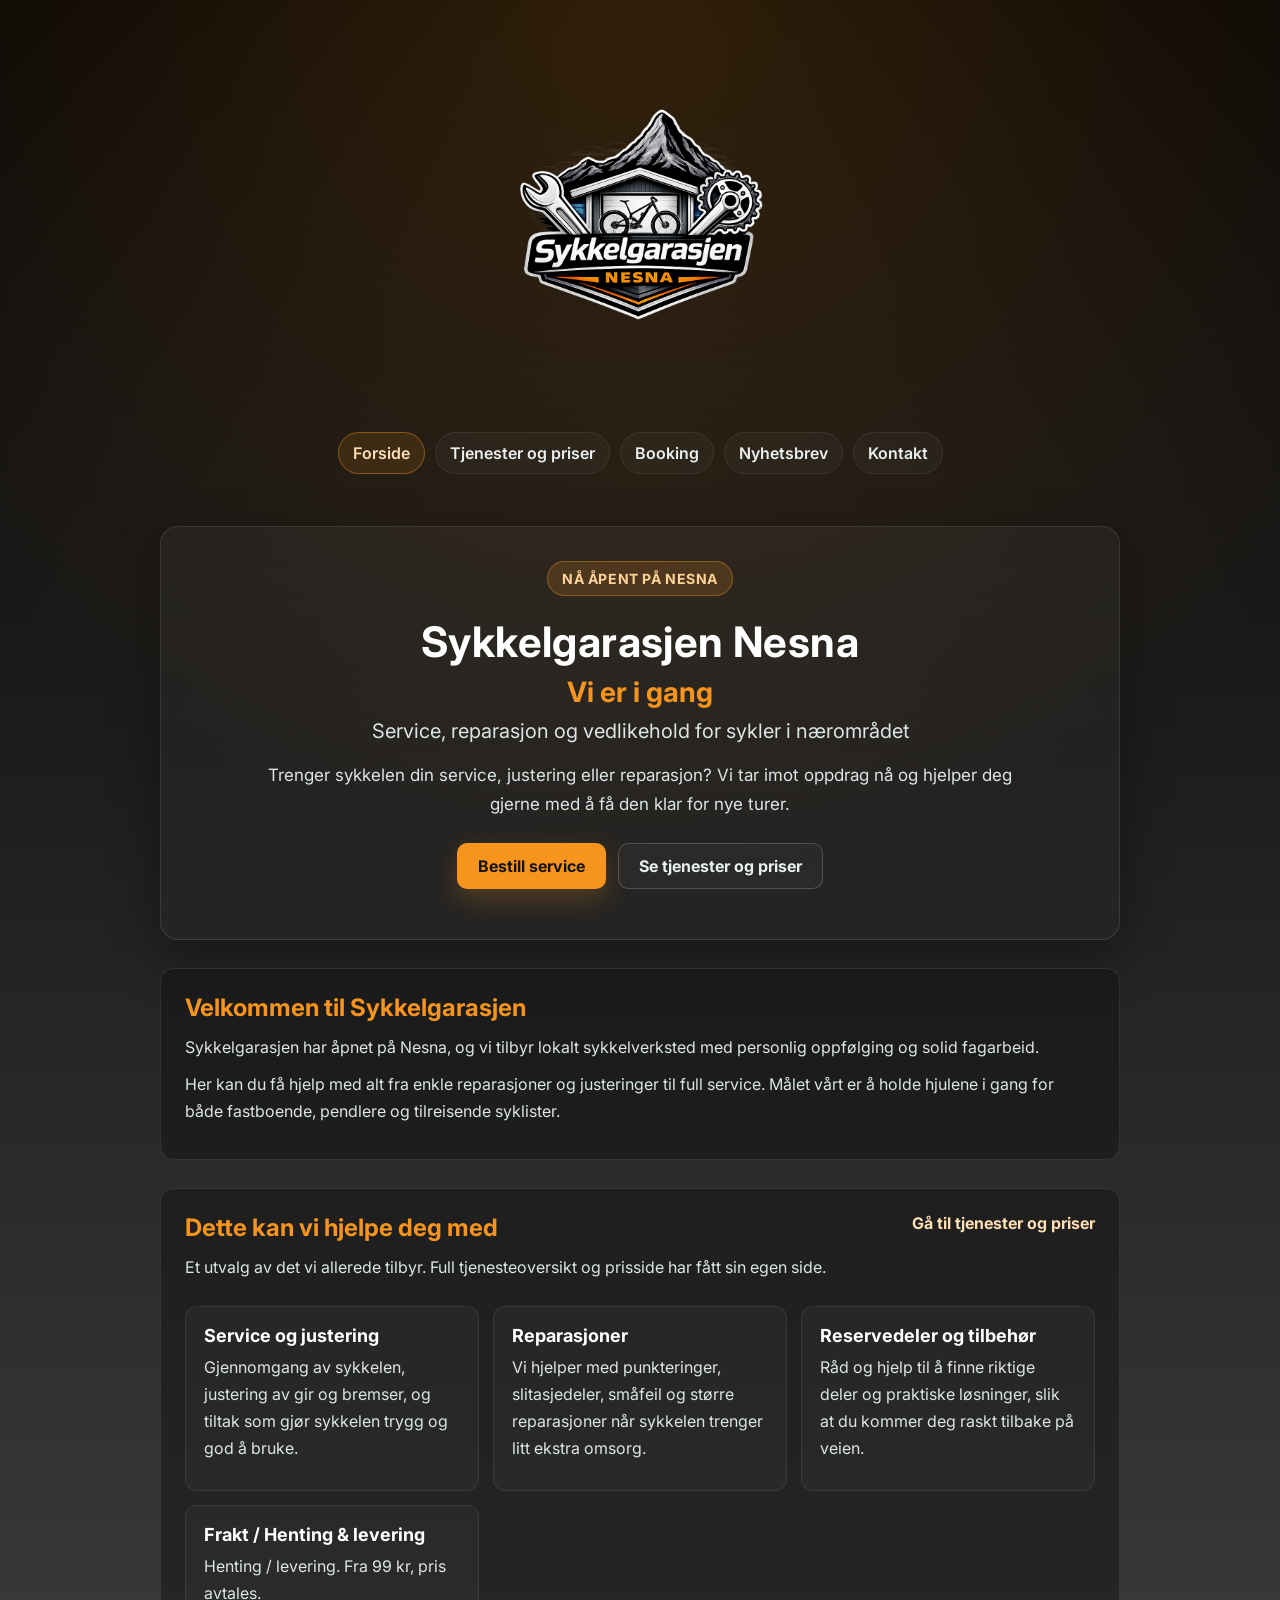
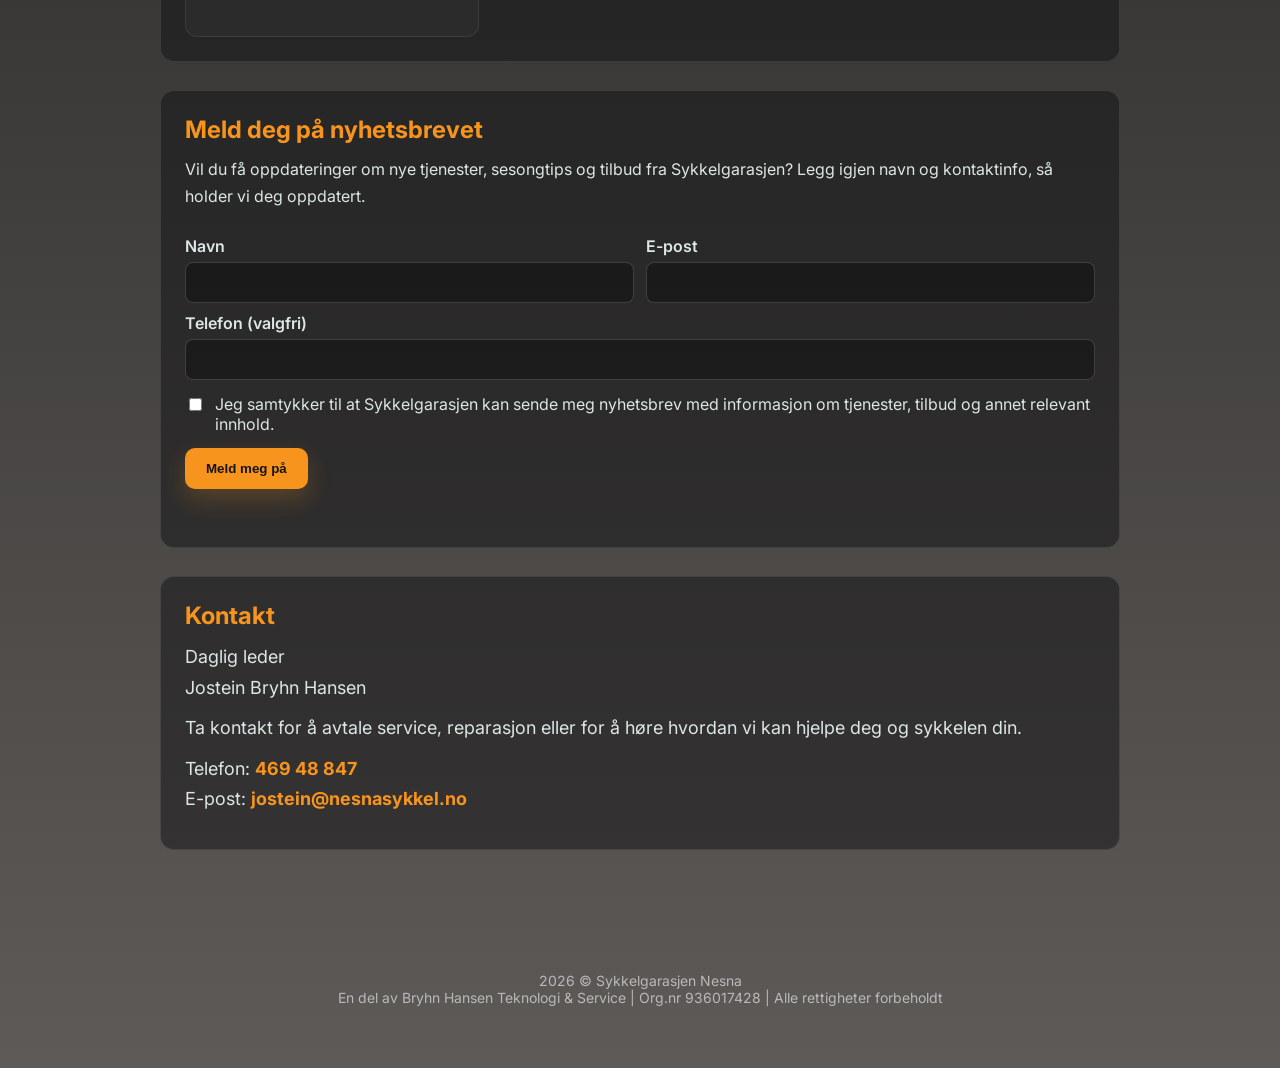
==== v2/index.html @ f4107e11 "Initial project structure for v2" ====
<!DOCTYPE html>
<html lang="no">
<head>
<meta charset="UTF-8">
<meta name="viewport" content="width=device-width, initial-scale=1.0">
<meta name="description" content="Sykkelgarasjen Nesna er åpent. Vi tilbyr service, vedlikehold og reparasjon av sykler på Nesna.">
<meta name="theme-color" content="#0b0b0b">
<meta name="robots" content="index, follow">
<meta property="og:title" content="Sykkelgarasjen Nesna | Nå åpent">
<meta property="og:description" content="Lokalt sykkelverksted på Nesna. Profesjonell service, reparasjon og vedlikehold av sykler. Vi er nå i gang.">
<meta property="og:type" content="business.business">
<meta property="og:url" content="https://nesnasykkel.no">
<meta property="og:locale" content="no_NO">
<link rel="canonical" href="https://nesnasykkel.no">
<title>Sykkelgarasjen Nesna | Nå åpent</title>

<link href="https://fonts.googleapis.com/css2?family=Inter:wght@300;400;600;700&display=swap" rel="stylesheet">
<link rel="stylesheet" href="styles.css">
<link rel="icon" href="images/favicon.png" type="image/png">
<script type="application/ld+json">
{
  "@context": "https://schema.org",
  "@type": "LocalBusiness",
  "name": "Sykkelgarasjen Nesna",
  "description": "Lokalt sykkelverksted som tilbyr profesjonell service, reparasjon og vedlikehold av sykler.",
  "url": "https://nesnasykkel.no",
  "telephone": "+4746948847",
  "email": "post@nesnasykkel.no",
  "address": {
    "@type": "PostalAddress",
    "addressLocality": "Nesna",
    "addressRegion": "Nordland",
    "postalCode": "8700",
    "addressCountry": "NO"
  },
  "sameAs": [],
  "priceRange": "$$"
}
</script>
</head>
<body class="home-page">

<header class="site-header">
    <div class="container header-inner">
        <a href="index.html" class="brand-mark" aria-label="Sykkelgarasjen Nesna">
            <img src="images/logo_new.png" alt="Sykkelgarasjen Nesna logo" class="logo">
        </a>
        <nav class="site-nav" aria-label="Hovedmeny">
            <a href="index.html" class="nav-link is-current" aria-current="page">Forside</a>
            <a href="tjenester-priser.html" class="nav-link">Tjenester og priser</a>
            <a href="booking.html" class="nav-link">Booking</a>
            <a href="#updates" class="nav-link">Nyhetsbrev</a>
            <a href="#contact" class="nav-link">Kontakt</a>
        </nav>
    </div>
</header>

<main class="container">
    <section class="hero">
        <p class="status-pill">Nå åpent på Nesna</p>
        <h1>Sykkelgarasjen Nesna</h1>
        <h2>Vi er i gang</h2>
        <p class="tagline">Service, reparasjon og vedlikehold for sykler i nærområdet</p>
        <p class="hero-copy">
            Trenger sykkelen din service, justering eller reparasjon? Vi tar imot oppdrag nå og hjelper deg gjerne med å få den klar for nye turer.
        </p>
        <p class="cta-row">
            <a class="btn primary" href="booking.html">Bestill service</a>
            <a class="btn ghost" href="tjenester-priser.html">Se tjenester og priser</a>
        </p>
    </section>

    <section class="about section">
        <h3>Velkommen til Sykkelgarasjen</h3>
        <p>
            Sykkelgarasjen har åpnet på Nesna, og vi tilbyr lokalt sykkelverksted med personlig oppfølging og solid fagarbeid.
        </p>
        <p>
            Her kan du få hjelp med alt fra enkle reparasjoner og justeringer til full service. Målet vårt er å holde hjulene i gang for både fastboende, pendlere og tilreisende syklister.
        </p>
    </section>

    <section class="services section">
        <div class="section-header">
            <div>
                <h3>Dette kan vi hjelpe deg med</h3>
                <p class="section-intro">Et utvalg av det vi allerede tilbyr. Full tjenesteoversikt og prisside har fått sin egen side.</p>
            </div>
            <a class="text-link" href="tjenester-priser.html">Gå til tjenester og priser</a>
        </div>
        <div class="service-grid">
            <article class="service-card">
                <h4>Service og justering</h4>
                <p>Gjennomgang av sykkelen, justering av gir og bremser, og tiltak som gjør sykkelen trygg og god å bruke.</p>
            </article>
            <article class="service-card">
                <h4>Reparasjoner</h4>
                <p>Vi hjelper med punkteringer, slitasjedeler, småfeil og større reparasjoner når sykkelen trenger litt ekstra omsorg.</p>
            </article>
            <article class="service-card">
                <h4>Reservedeler og tilbehør</h4>
                <p>Råd og hjelp til å finne riktige deler og praktiske løsninger, slik at du kommer deg raskt tilbake på veien.</p>
            </article>
            <article class="service-card">
                <h4>Frakt / Henting &amp; levering</h4>
                <p>Henting / levering. Fra 99 kr, pris avtales.</p>
            </article>
        </div>
    </section>

    <section class="updates section" id="updates">
        <h3>Meld deg på nyhetsbrevet</h3>
        <p>
            Vil du få oppdateringer om nye tjenester, sesongtips og tilbud fra Sykkelgarasjen? Legg igjen navn og kontaktinfo, så holder vi deg oppdatert.
        </p>
        <form id="updates-form" class="updates-form" novalidate>
            <div class="form-row">
                <div class="form-field">
                    <label for="signup-name">Navn</label>
                    <input id="signup-name" name="name" type="text" autocomplete="name" required>
                </div>
                <div class="form-field">
                    <label for="signup-email">E-post</label>
                    <input id="signup-email" name="email" type="email" autocomplete="email" required>
                </div>
            </div>
            <div class="form-field">
                <label for="signup-phone">Telefon (valgfri)</label>
                <input id="signup-phone" name="phone" type="tel" autocomplete="tel">
            </div>
            <div class="hp-field" aria-hidden="true">
                <label for="hp-website">Website</label>
                <input id="hp-website" name="website" type="text" autocomplete="off" tabindex="-1">
            </div>
            <label class="form-consent">
                <input id="signup-consent" name="consent" type="checkbox" required>
                <span>Jeg samtykker til at Sykkelgarasjen kan sende meg nyhetsbrev med informasjon om tjenester, tilbud og annet relevant innhold.</span>
            </label>
            <button class="btn primary form-submit" type="submit">Meld meg på</button>
            <p id="updates-status" class="form-status" aria-live="polite"></p>
        </form>
    </section>

    <section class="contact section" id="contact">
        <h3>Kontakt</h3>
        <p>Daglig leder<br>Jostein Bryhn Hansen</p>
        <p>Ta kontakt for å avtale service, reparasjon eller for å høre hvordan vi kan hjelpe deg og sykkelen din.</p>
        <p>Telefon: <a href="tel:+4746948847">469 48 847</a><br>
        E-post: <a href="mailto:jostein@nesnasykkel.no">jostein@nesnasykkel.no</a></p>
    </section>
</main>

<footer class="site-footer">
    <div class="container">
         <p>2026 © Sykkelgarasjen Nesna<br>
            En del av Bryhn Hansen Teknologi & Service | Org.nr 936017428 | Alle rettigheter forbeholdt</p>
    </div>
</footer>

<script>
(() => {
  const originalForm = document.getElementById("updates-form");
  if (!originalForm) return;

  const form = originalForm.cloneNode(true);
  originalForm.replaceWith(form);

  const status = form.querySelector("#updates-status");
  const submitButton = form.querySelector("button[type='submit']");

  if (!status || !submitButton) return;

  const setStatus = (message, state) => {
    status.textContent = message;
    status.classList.remove("is-success", "is-error");
    if (state) status.classList.add(state);
  };

  const updateSubmitReadyState = () => {
    submitButton.classList.toggle("is-ready", form.checkValidity());
  };

  form.addEventListener("input", updateSubmitReadyState);
  form.addEventListener("change", updateSubmitReadyState);
  updateSubmitReadyState();

  form.addEventListener("submit", async (event) => {
    event.preventDefault();

    if (!form.checkValidity()) {
      form.reportValidity();
      return;
    }

    const payload = {
      name: form.name.value.trim(),
      email: form.email.value.trim(),
      phone: form.phone.value.trim(),
      website: form.website ? form.website.value.trim() : "",
      consent: form.consent.checked,
      submittedAt: new Date().toISOString()
    };

    setStatus("Sender inn ...");
    submitButton.disabled = true;

    try {
      const response = await fetch("/api/subscribe.php", {
        method: "POST",
        headers: { "Content-Type": "application/json" },
        body: JSON.stringify(payload)
      });

      const result = await response.json().catch(() => ({}));

      if (!response.ok || !result.ok) {
        if (response.status === 409) {
          throw new Error("Denne e-postadressen er allerede registrert.");
        }

        throw new Error(result.message || "Kunne ikke lagre informasjonen. Prøv igjen.");
      }

      form.reset();
      updateSubmitReadyState();
      setStatus("Takk! Du er nå meldt på nyhetsbrevet.", "is-success");
    } catch (error) {
      const message = error instanceof Error ? error.message : "Kunne ikke lagre informasjonen. Prøv igjen.";
      setStatus(message, "is-error");
    } finally {
      submitButton.disabled = false;
    }
  });
})();
</script>

</body>
</html>
---- v2/styles.css ----
/* Shared styles for the Sykkelgarasjen pages */

:root {
  --bg-1: #050505;
  --bg-2: #5d5a57;
  --accent: #f7941d;
  --accent-strong: #ffac3c;
  --text: #e9f0ef;
  --heading: #ffffff;
  --muted-text: #dbe6e5;
  --footer-text: #b9b9b9;
  --glass: rgba(18, 19, 20, 0.5);
  --border: rgba(255, 255, 255, 0.1);
  --soft-border: rgba(255, 255, 255, 0.08);
  --success: #8bd3a3;
  --error: #f7a5a5;
}

* { box-sizing: border-box; }

html, body {
  margin: 0;
  min-height: 100%;
}

body {
  font-family: Inter, system-ui, -apple-system, "Segoe UI", Roboto, "Helvetica Neue", Arial, sans-serif;
  background:
    radial-gradient(circle at top, rgba(247, 148, 29, 0.18), transparent 32%),
    linear-gradient(180deg, var(--bg-1), var(--bg-2));
  color: var(--text);
  -webkit-font-smoothing: antialiased;
  -moz-osx-font-smoothing: grayscale;
  overflow-x: hidden;
}

main { width: 100%; }

.container {
  max-width: 1000px;
  margin: 0 auto;
  padding: 20px;
}

.site-header {
  padding-top: 28px;
  padding-bottom: 12px;
}

.header-inner {
  display: flex;
  align-items: center;
  justify-content: space-between;
  gap: 24px;
}

.home-page .header-inner {
  flex-direction: column;
  justify-content: center;
}

.home-page .brand-mark {
  justify-content: center;
}

.home-page .site-nav {
  justify-content: center;
}

.brand-mark {
  display: inline-flex;
  align-items: center;
}

.logo {
  max-width: 360px;
  width: 100%;
  display: block;
}

.site-nav {
  display: flex;
  flex-wrap: wrap;
  justify-content: flex-end;
  gap: 10px;
}

.nav-link {
  display: inline-flex;
  align-items: center;
  justify-content: center;
  padding: 10px 14px;
  border-radius: 999px;
  border: 1px solid var(--soft-border);
  color: var(--text);
  text-decoration: none;
  font-weight: 600;
  background: rgba(255, 255, 255, 0.03);
  transition: border-color 0.2s ease, background-color 0.2s ease, color 0.2s ease;
}

.nav-link:hover,
.nav-link.is-current {
  border-color: rgba(247, 148, 29, 0.42);
  background: rgba(247, 148, 29, 0.12);
  color: #ffe0b4;
}

.hero {
  background: linear-gradient(180deg, rgba(255, 255, 255, 0.04), rgba(255, 255, 255, 0.01));
  padding: 34px 28px;
  border: 1px solid var(--border);
  border-radius: 18px;
  box-shadow: 0 18px 50px rgba(0, 0, 0, 0.35);
  text-align: center;
}

.status-pill {
  display: inline-flex;
  align-items: center;
  gap: 8px;
  margin: 0 0 14px;
  padding: 8px 14px;
  border-radius: 999px;
  background: rgba(247, 148, 29, 0.16);
  border: 1px solid rgba(247, 148, 29, 0.4);
  color: #ffd39a;
  font-size: 14px;
  font-weight: 700;
  letter-spacing: 0.04em;
  text-transform: uppercase;
}

.hero h1 {
  margin: 6px 0 0;
  color: var(--heading);
  font-size: 42px;
  letter-spacing: 0.4px;
}

.hero h2 {
  margin: 8px 0 10px;
  color: var(--accent);
  font-weight: 700;
  font-size: 28px;
}

.tagline {
  margin: 0;
  color: var(--muted-text);
  font-size: 20px;
}

.hero-copy {
  max-width: 760px;
  margin: 18px auto 0;
  color: var(--muted-text);
  line-height: 1.7;
  font-size: 17px;
}

.cta-row {
  display: flex;
  justify-content: center;
  flex-wrap: wrap;
  gap: 12px;
  margin-top: 24px;
}

.btn {
  display: inline-block;
  padding: 12px 20px;
  border-radius: 10px;
  border: 1px solid transparent;
  text-decoration: none;
  font-weight: 700;
  transition: transform 0.2s ease, box-shadow 0.2s ease, border-color 0.2s ease, background-color 0.2s ease;
}

.btn:hover {
  transform: translateY(-1px);
}

.btn.primary {
  background: var(--accent);
  color: #141414;
  box-shadow: 0 10px 24px rgba(247, 148, 29, 0.22);
}

.btn.primary:hover {
  background: var(--accent-strong);
}

.btn.ghost {
  border-color: rgba(255, 255, 255, 0.18);
  color: var(--text);
  background: rgba(255, 255, 255, 0.03);
}

.section {
  margin-top: 28px;
  padding: 24px;
  background: var(--glass);
  border: 1px solid var(--border);
  border-radius: 14px;
}

.section-header {
  display: flex;
  align-items: flex-start;
  justify-content: space-between;
  gap: 16px;
  margin-bottom: 14px;
}

.section h3 {
  margin: 0 0 12px;
  color: var(--accent);
  font-size: 24px;
}

.section h4 {
  margin: 0 0 8px;
  color: var(--heading);
  font-size: 18px;
}

.section p,
.section li {
  color: var(--muted-text);
  line-height: 1.7;
}

.section p {
  margin: 0 0 10px;
}

.section-intro {
  margin: 0;
}

.text-link {
  color: #ffe0b4;
  font-weight: 700;
  text-decoration: none;
  white-space: nowrap;
}

.text-link:hover {
  text-decoration: underline;
}

.service-grid {
  display: grid;
  grid-template-columns: repeat(3, minmax(0, 1fr));
  gap: 14px;
}

.service-card {
  height: 100%;
  padding: 18px;
  border-radius: 12px;
  background: rgba(255, 255, 255, 0.03);
  border: 1px solid var(--soft-border);
}

.price-categories {
  display: grid;
  gap: 20px;
}

.price-category {
  padding: 20px;
  border-radius: 14px;
  border: 1px solid var(--soft-border);
  background: rgba(0, 0, 0, 0.16);
}

.price-category h3 {
  margin-bottom: 14px;
}

.price-list {
  display: grid;
  gap: 12px;
}

.price-link {
  display: block;
  padding: 18px;
  border-radius: 12px;
  border: 1px solid var(--soft-border);
  background: rgba(255, 255, 255, 0.03);
  color: inherit;
  text-decoration: none;
  transition: transform 0.2s ease, border-color 0.2s ease, background-color 0.2s ease;
}

.price-link:hover {
  transform: translateY(-1px);
  border-color: rgba(247, 148, 29, 0.35);
  background: rgba(247, 148, 29, 0.06);
  text-decoration: none;
}

.price-link-head {
  display: flex;
  align-items: flex-start;
  justify-content: space-between;
  gap: 16px;
}

.price-link h4 {
  margin: 0;
}

.price-value {
  white-space: nowrap;
  color: #ffe0b4;
  font-weight: 700;
  font-size: 18px;
}

.price-time {
  margin: 10px 0 0;
  color: var(--muted-text);
  font-weight: 600;
}

.price-action {
  margin: 10px 0 0;
  color: #ffd39a;
  font-weight: 700;
}

.service-detail-card {
  padding: 24px;
}

.service-meta {
  display: flex;
  flex-wrap: wrap;
  gap: 12px;
  margin-bottom: 20px;
}

.service-meta-item {
  padding: 10px 14px;
  border-radius: 999px;
  border: 1px solid var(--soft-border);
  background: rgba(255, 255, 255, 0.03);
  color: var(--heading);
  font-weight: 700;
}

.service-detail-list {
  margin: 0;
  padding-left: 20px;
}

.service-detail-list li + li {
  margin-top: 8px;
}

.service-back {
  margin-top: 28px;
  text-align: center;
}

.updates-form {
  margin-top: 16px;
}

.form-row {
  display: grid;
  grid-template-columns: repeat(2, minmax(0, 1fr));
  gap: 12px;
}

.form-field {
  margin-top: 10px;
}

.form-field label {
  display: block;
  margin-bottom: 6px;
  font-weight: 600;
  color: var(--muted-text);
}

.form-field input {
  width: 100%;
  padding: 12px 14px;
  border-radius: 8px;
  border: 1px solid rgba(255, 255, 255, 0.16);
  background: rgba(0, 0, 0, 0.35);
  color: var(--text);
}

.form-field select,
.form-field textarea {
  width: 100%;
  padding: 12px 14px;
  border-radius: 8px;
  border: 1px solid rgba(255, 255, 255, 0.16);
  background: rgba(0, 0, 0, 0.35);
  color: var(--text);
  font: inherit;
}

.form-field input:focus {
  border-color: var(--accent);
  outline: none;
  box-shadow: 0 0 0 2px rgba(247, 148, 29, 0.2);
}

.form-field select:focus,
.form-field textarea:focus {
  border-color: var(--accent);
  outline: none;
  box-shadow: 0 0 0 2px rgba(247, 148, 29, 0.2);
}

.form-field textarea {
  min-height: 140px;
  resize: vertical;
}

.form-help {
  display: block;
  margin-top: 6px;
  color: var(--muted-text);
  font-size: 14px;
}

.form-consent {
  display: flex;
  align-items: flex-start;
  gap: 10px;
  margin-top: 14px;
  color: var(--muted-text);
}

.form-consent input {
  margin-top: 4px;
}

.form-submit {
  margin-top: 14px;
}

.form-submit.is-ready {
  border-color: rgba(255, 255, 255, 0.14);
  box-shadow: 0 0 0 2px rgba(247, 148, 29, 0.25);
}

.form-submit:disabled {
  opacity: 0.7;
  cursor: not-allowed;
}

.form-status {
  min-height: 24px;
  margin-top: 10px;
  margin-bottom: 0;
  font-weight: 700;
}

.form-status.is-success {
  color: var(--success);
}

.form-status.is-error {
  color: var(--error);
}

.hp-field {
  position: absolute;
  left: -9999px;
  top: 0;
  width: 1px;
  height: 1px;
  overflow: hidden;
}

.page-cta,
.service-back {
  margin-top: 28px;
  text-align: center;
}

.contact {
  margin-bottom: 40px;
  font-size: 18px;
}

.contact a,
a {
  color: var(--accent);
}

.contact a {
  text-decoration: none;
  font-weight: 700;
}

.contact a:hover,
a:hover {
  text-decoration: underline;
}

.site-footer {
  width: 100%;
  padding: 28px 20px;
  text-align: center;
  color: var(--footer-text);
  font-size: 14px;
  background: transparent;
}

h1, h2, h3, h4, h5, h6 {
  color: var(--heading);
}

@media (max-width: 860px) {
  .header-inner,
  .section-header,
  .price-link-head {
    flex-direction: column;
    align-items: flex-start;
  }

  .site-nav {
    justify-content: flex-start;
  }

  .service-grid {
    grid-template-columns: 1fr;
  }
}

@media (max-width: 720px) {
  .hero {
    padding: 28px 20px;
  }

  .hero h1 {
    font-size: 30px;
  }

  .hero h2 {
    font-size: 22px;
  }

  .tagline {
    font-size: 18px;
  }

  .hero-copy {
    font-size: 16px;
  }

  .logo {
    max-width: 260px;
  }

  .container {
    padding: 20px;
  }

  .cta-row,
  .site-nav {
    width: 100%;
  }

  .btn,
  .nav-link {
    width: 100%;
  }

  .form-row {
    grid-template-columns: 1fr;
  }

  .price-category,
  .price-link,
  .service-detail-card {
    padding: 18px;
  }
}

@media (max-height: 760px) {
  .site-footer {
    padding-top: 14px;
    padding-bottom: 14px;
  }

  .contact {
    margin-bottom: 20px;
  }
}
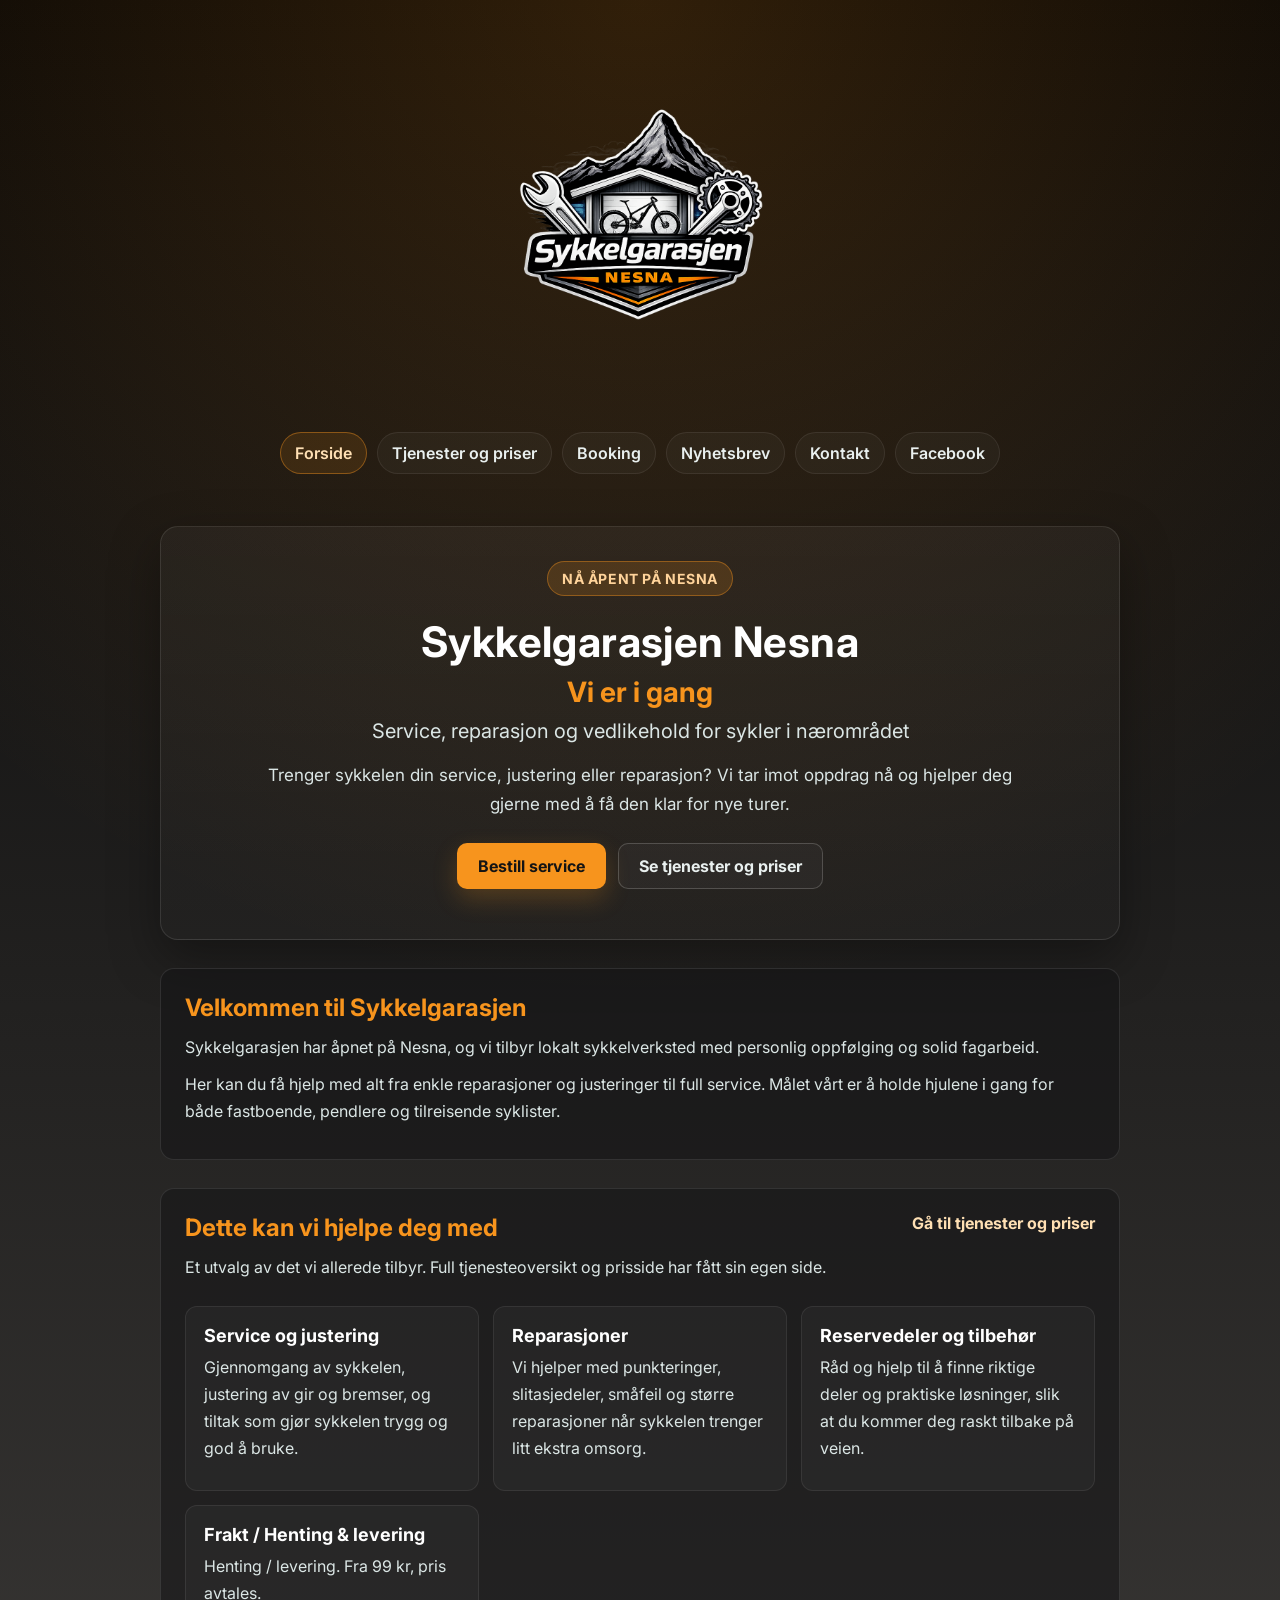
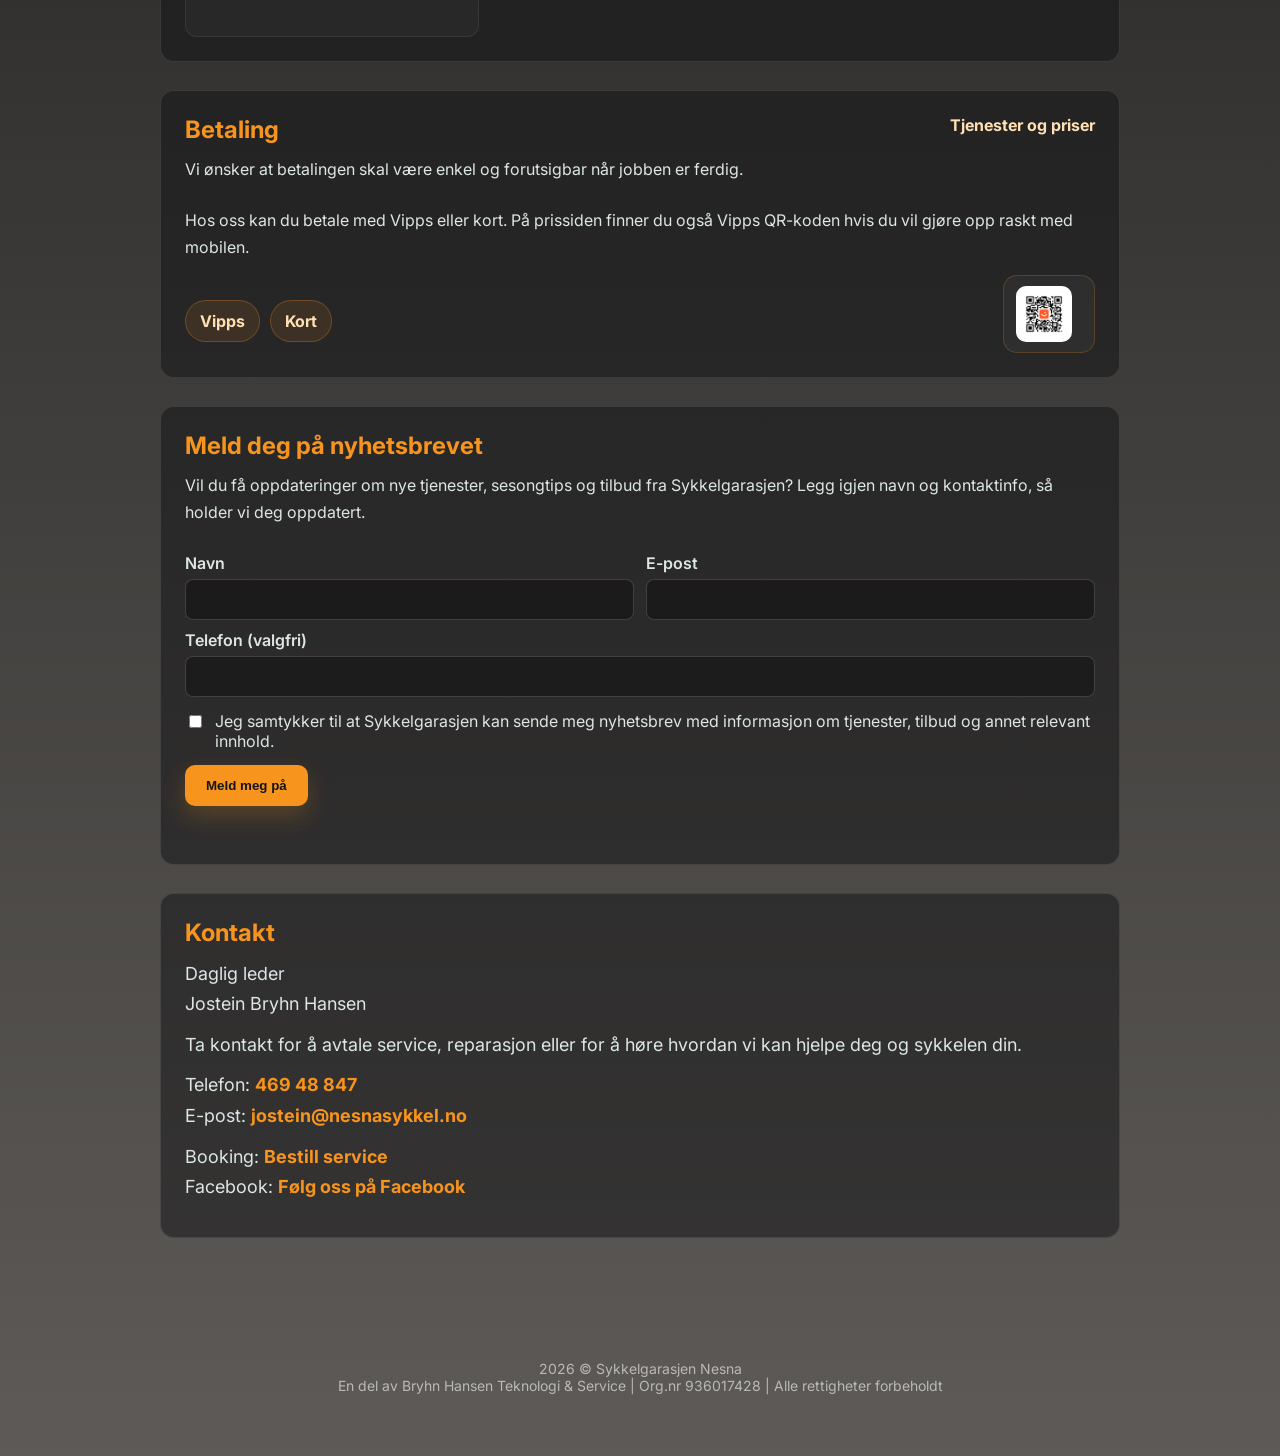
==== commit 1d62f7da: "hide config and update booking" ====
--- a/v2/index.html
+++ b/v2/index.html
@@ -16,7 +16,7 @@
 
 <link href="https://fonts.googleapis.com/css2?family=Inter:wght@300;400;600;700&display=swap" rel="stylesheet">
 <link rel="stylesheet" href="styles.css">
-<link rel="icon" href="images/favicon.png" type="image/png">
+<link rel="icon" href="images/logo_new.png" type="image/png">
 <script type="application/ld+json">
 {
   "@context": "https://schema.org",
@@ -25,7 +25,6 @@
   "description": "Lokalt sykkelverksted som tilbyr profesjonell service, reparasjon og vedlikehold av sykler.",
   "url": "https://nesnasykkel.no",
   "telephone": "+4746948847",
-  "email": "post@nesnasykkel.no",
   "address": {
     "@type": "PostalAddress",
     "addressLocality": "Nesna",
@@ -33,7 +32,7 @@
     "postalCode": "8700",
     "addressCountry": "NO"
   },
-  "sameAs": [],
+  "sameAs": ["https://www.facebook.com/profile.php?id=61588625710220"],
   "priceRange": "$$"
 }
 </script>
@@ -51,6 +50,7 @@
             <a href="booking.html" class="nav-link">Booking</a>
             <a href="#updates" class="nav-link">Nyhetsbrev</a>
             <a href="#contact" class="nav-link">Kontakt</a>
+            <a href="https://www.facebook.com/profile.php?id=61588625710220" class="nav-link" target="_blank" rel="noopener noreferrer">Facebook</a>
         </nav>
     </div>
 </header>
@@ -105,6 +105,29 @@
                 <h4>Frakt / Henting &amp; levering</h4>
                 <p>Henting / levering. Fra 99 kr, pris avtales.</p>
             </article>
+        </div>
+    </section>
+
+    <section class="section payment-summary" aria-labelledby="payment-summary-title">
+        <div class="section-header">
+            <div>
+                <h3 id="payment-summary-title">Betaling</h3>
+                <p class="section-intro">Vi ønsker at betalingen skal være enkel og forutsigbar når jobben er ferdig.</p>
+            </div>
+            <a class="text-link" href="tjenester-priser.html">Tjenester og priser</a>
+        </div>
+        <p>
+            Hos oss kan du betale med Vipps eller kort. På prissiden finner du også Vipps QR-koden hvis du vil gjøre opp raskt med mobilen.
+        </p>
+        <div class="payment-summary-row">
+            <div class="payment-methods" aria-label="Betalingsmåter">
+                <span class="payment-method">Vipps</span>
+                <span class="payment-method">Kort</span>
+            </div>
+            <a class="payment-mini-qr" href="tjenester-priser.html" aria-label="Se større Vipps QR-kode på prissiden">
+                <img src="images/vipps-qr-kode.png" alt="Mini Vipps QR-kode">
+                <span></span>
+            </a>
         </div>
     </section>
 
@@ -146,7 +169,9 @@
         <p>Daglig leder<br>Jostein Bryhn Hansen</p>
         <p>Ta kontakt for å avtale service, reparasjon eller for å høre hvordan vi kan hjelpe deg og sykkelen din.</p>
         <p>Telefon: <a href="tel:+4746948847">469 48 847</a><br>
-        E-post: <a href="mailto:jostein@nesnasykkel.no">jostein@nesnasykkel.no</a></p>
+        E-post: <a href="#" class="js-obfuscated-email" data-user="am9zdGVpbg==" data-domain="bmVzbmFzeWtrZWwubm8=" aria-label="Send e-post til Sykkelgarasjen">Vis e-postadresse</a></p>
+        <p>Booking: <a href="booking.html" class="text-link">Bestill service</a><br>
+        Facebook: <a href="https://www.facebook.com/profile.php?id=61588625710220" class="text-link" target="_blank" rel="noopener noreferrer">Følg oss på Facebook</a></p>
     </section>
 </main>
 
@@ -159,6 +184,24 @@
 
 <script>
 (() => {
+  const decodeBase64 = (value) => {
+    try {
+      return window.atob(value);
+    } catch (error) {
+      return "";
+    }
+  };
+
+  document.querySelectorAll(".js-obfuscated-email").forEach((link) => {
+    const user = decodeBase64(link.dataset.user || "");
+    const domain = decodeBase64(link.dataset.domain || "");
+    if (!user || !domain) return;
+
+    const email = `${user}@${domain}`;
+    link.href = `mailto:${email}`;
+    link.textContent = email;
+  });
+
   const originalForm = document.getElementById("updates-form");
   if (!originalForm) return;
 
--- a/v2/styles.css
+++ b/v2/styles.css
@@ -333,6 +333,107 @@
   font-weight: 700;
 }
 
+.payment-section {
+  overflow: hidden;
+}
+
+.payment-layout {
+  display: grid;
+  grid-template-columns: minmax(0, 1.3fr) minmax(260px, 320px);
+  gap: 20px;
+  align-items: center;
+}
+
+.payment-copy .status-pill {
+  margin-bottom: 12px;
+}
+
+.payment-copy h3 {
+  margin-bottom: 14px;
+}
+
+.payment-qr-card {
+  margin: 0;
+  padding: 18px;
+  border-radius: 18px;
+  border: 1px solid rgba(247, 148, 29, 0.2);
+  background:
+    linear-gradient(180deg, rgba(255, 255, 255, 0.08), rgba(255, 255, 255, 0.03)),
+    rgba(0, 0, 0, 0.2);
+  box-shadow: 0 16px 40px rgba(0, 0, 0, 0.24);
+  text-align: center;
+}
+
+.payment-qr-image {
+  display: block;
+  width: 100%;
+  max-width: 240px;
+  margin: 0 auto 14px;
+  padding: 12px;
+  border-radius: 16px;
+  background: #ffffff;
+}
+
+.payment-qr-card figcaption {
+  margin: 0;
+  color: var(--muted-text);
+  font-size: 14px;
+}
+
+.payment-methods {
+  display: flex;
+  flex-wrap: wrap;
+  gap: 10px;
+  margin-top: 14px;
+}
+
+.payment-summary-row {
+  display: flex;
+  flex-wrap: wrap;
+  align-items: center;
+  justify-content: space-between;
+  gap: 16px;
+  margin-top: 14px;
+}
+
+.payment-method {
+  display: inline-flex;
+  align-items: center;
+  justify-content: center;
+  padding: 10px 14px;
+  border-radius: 999px;
+  border: 1px solid rgba(247, 148, 29, 0.28);
+  background: rgba(247, 148, 29, 0.1);
+  color: #ffe0b4;
+  font-weight: 700;
+}
+
+.payment-mini-qr {
+  display: inline-flex;
+  align-items: center;
+  gap: 10px;
+  padding: 10px 12px;
+  border-radius: 14px;
+  border: 1px solid rgba(247, 148, 29, 0.2);
+  background: rgba(255, 255, 255, 0.04);
+  text-decoration: none;
+  color: var(--text);
+}
+
+.payment-mini-qr img {
+  display: block;
+  width: 56px;
+  height: 56px;
+  padding: 6px;
+  border-radius: 10px;
+  background: #ffffff;
+}
+
+.payment-mini-qr span {
+  color: #ffe0b4;
+  font-weight: 700;
+}
+
 .service-detail-card {
   padding: 24px;
 }
@@ -426,11 +527,19 @@
   resize: vertical;
 }
 
+.form-field.is-hidden {
+  display: none;
+}
+
 .form-help {
   display: block;
   margin-top: 6px;
   color: var(--muted-text);
   font-size: 14px;
+}
+
+.form-help.is-error {
+  color: var(--error);
 }
 
 .form-consent {
@@ -523,18 +632,32 @@
 }
 
 @media (max-width: 860px) {
-  .header-inner,
+  .header-inner {
+    flex-direction: column;
+    align-items: center;
+  }
+
   .section-header,
   .price-link-head {
     flex-direction: column;
     align-items: flex-start;
   }
 
+  .brand-mark {
+    width: 100%;
+    justify-content: center;
+  }
+
   .site-nav {
-    justify-content: flex-start;
+    width: 100%;
+    justify-content: center;
   }
 
   .service-grid {
+    grid-template-columns: 1fr;
+  }
+
+  .payment-layout {
     grid-template-columns: 1fr;
   }
 }
